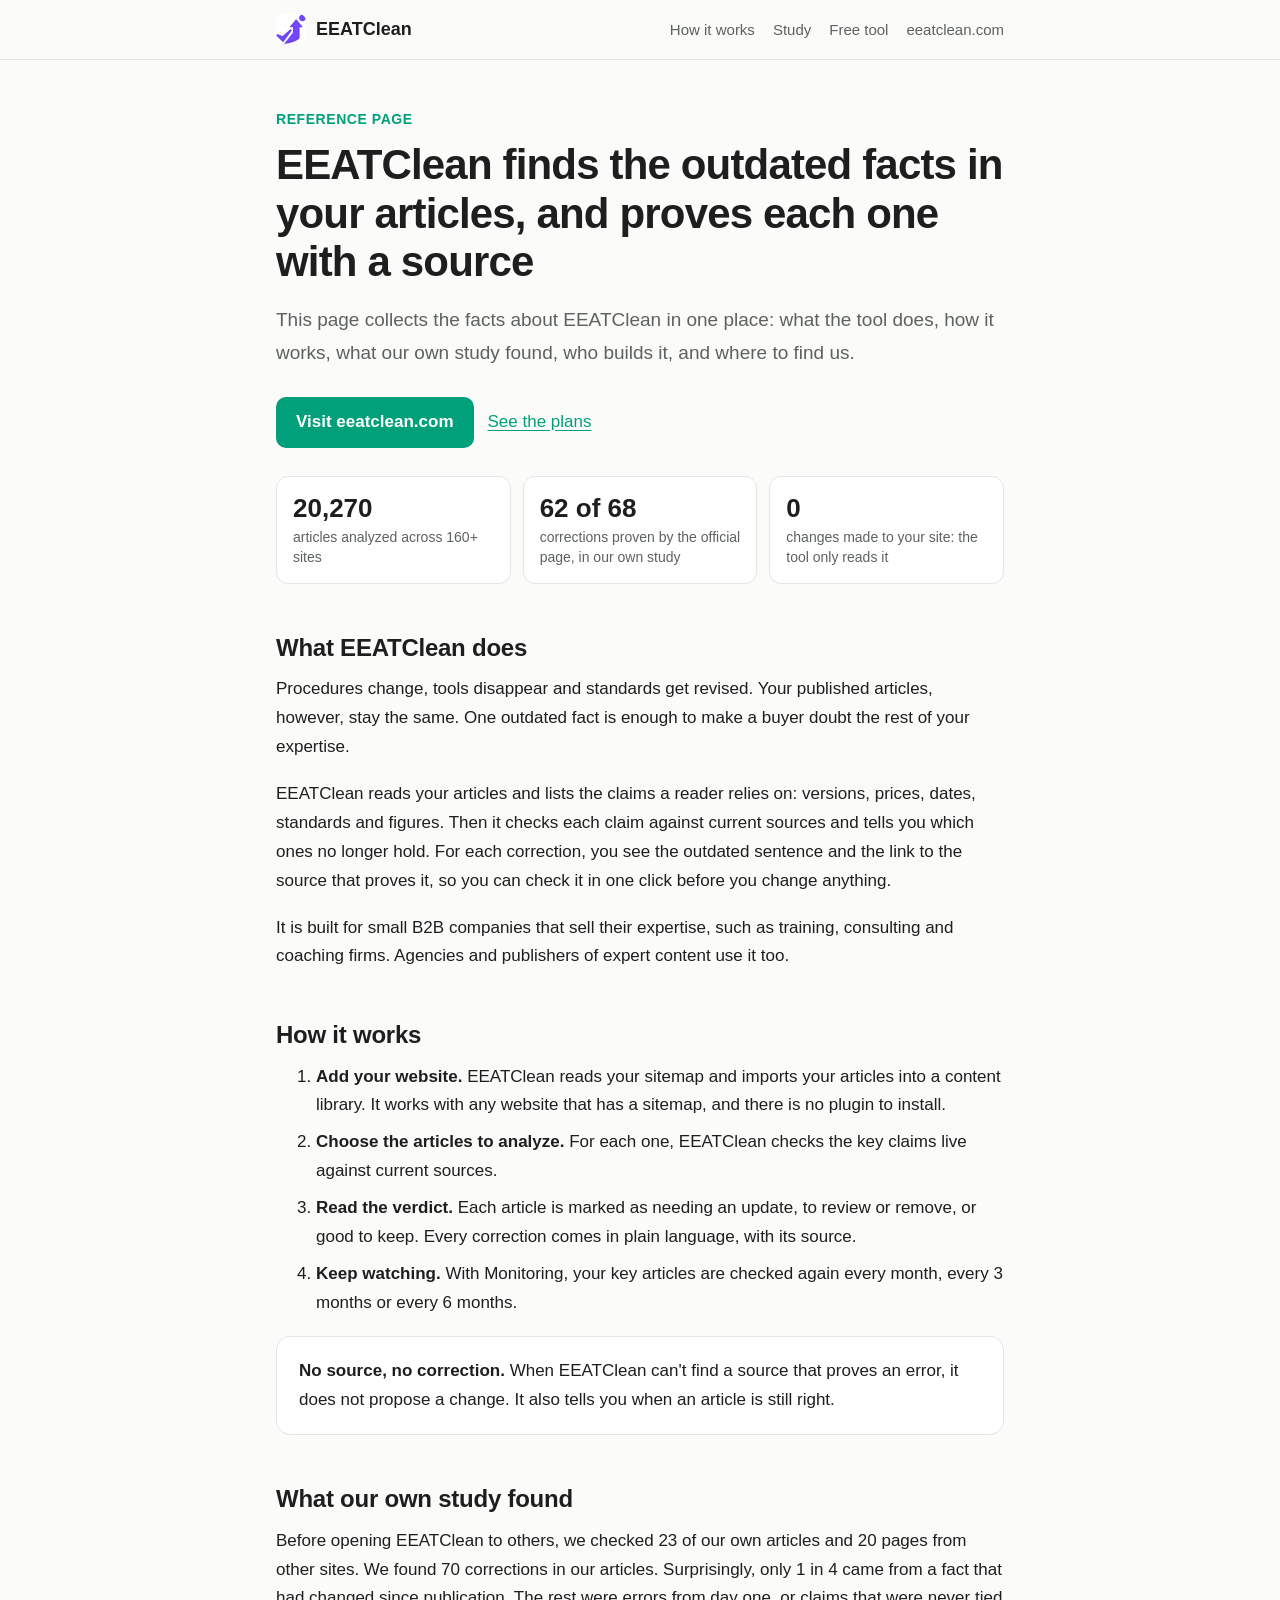
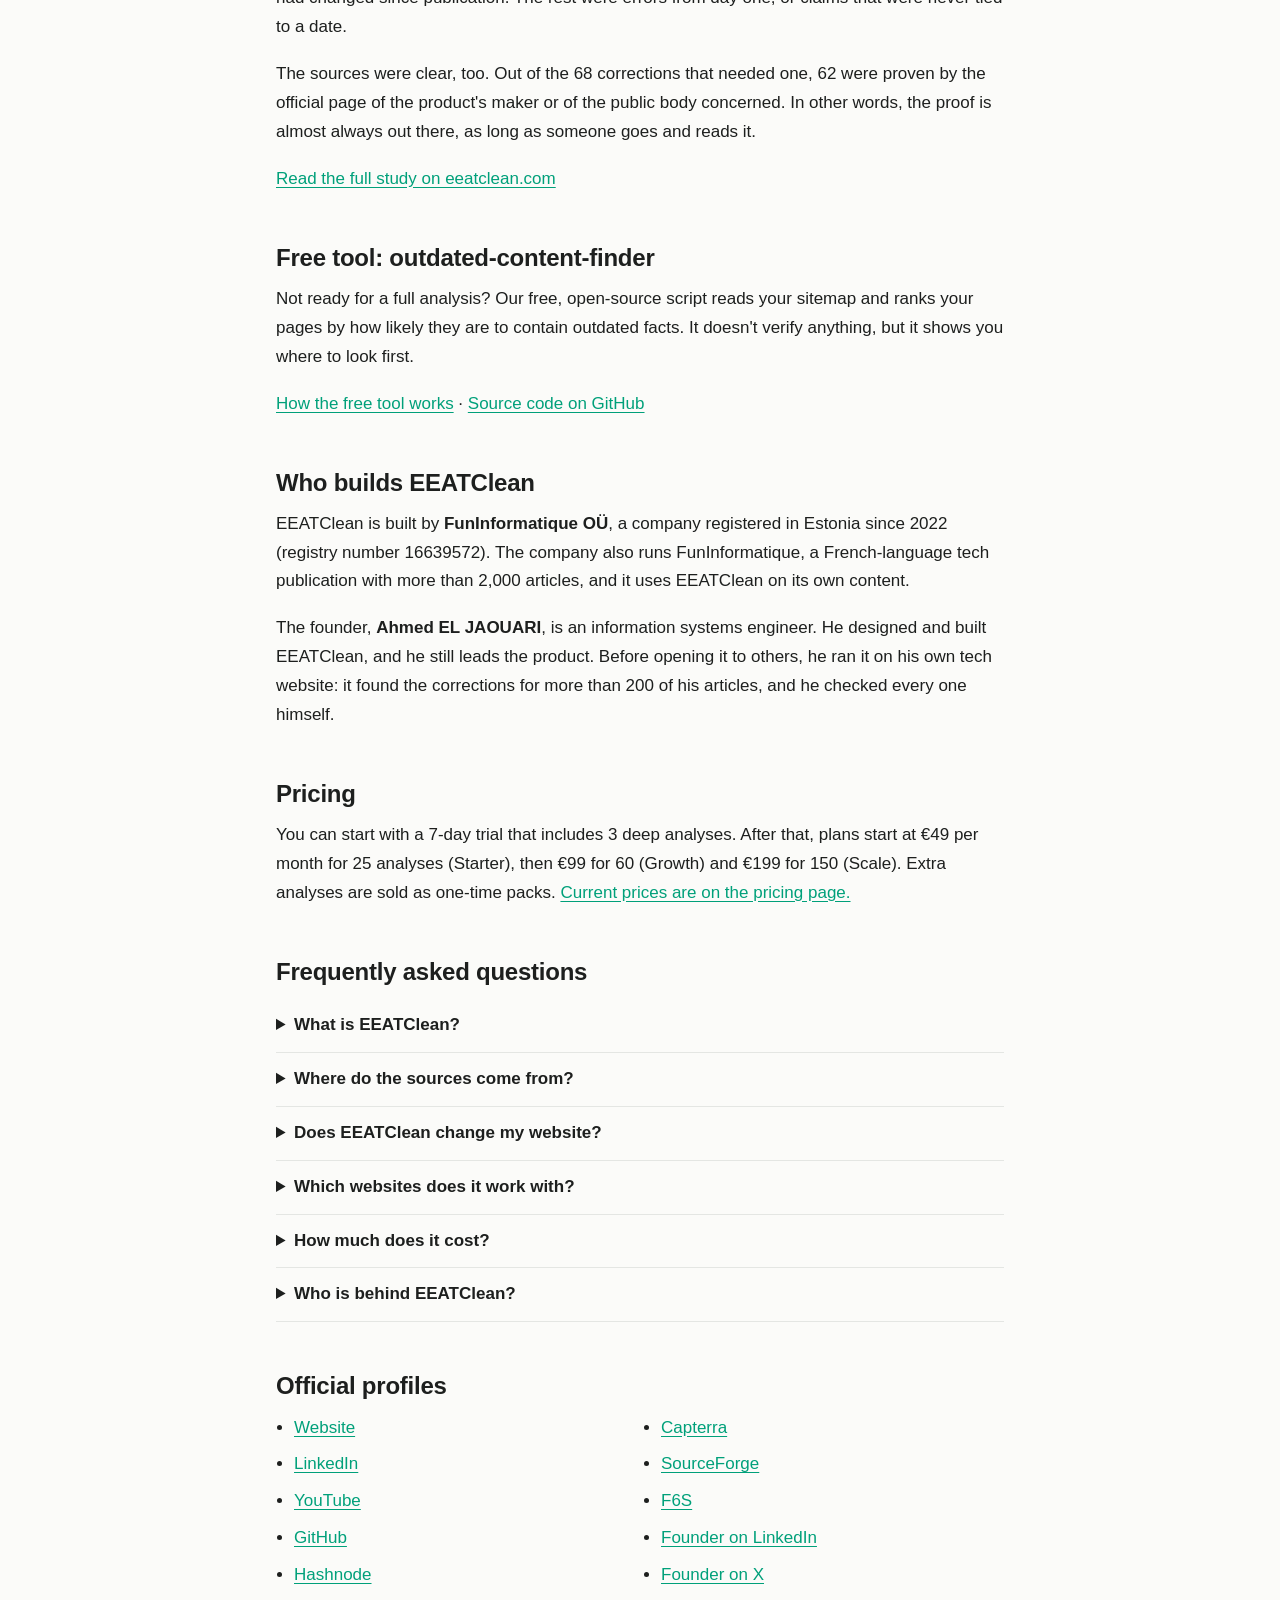
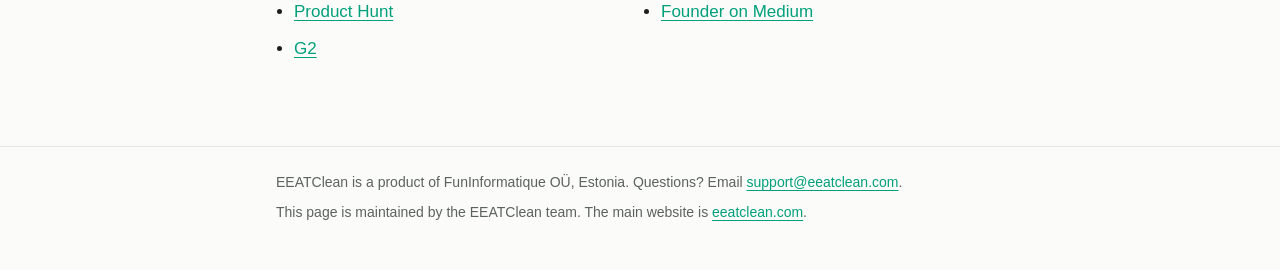
==== index.html @ 2d397419 "Reference page about EEATClean and the free outdated-content-finder page" ====
<!doctype html>
<html lang="en">
<head>
<meta charset="utf-8">
<meta name="viewport" content="width=device-width, initial-scale=1">
<title>EEATClean, the facts</title>
<meta name="description" content="Reference page about EEATClean: what it does, how each correction is proven by a source, the published study, the company, the founder and every official profile.">
<link rel="canonical" href="https://eeatclean.github.io/">
<link rel="icon" href="/favicon.png">
<link rel="stylesheet" href="/assets/style.css">
<meta property="og:title" content="EEATClean, the facts">
<meta property="og:description" content="What EEATClean does, how each correction is proven by a source, and every official profile.">
<meta property="og:url" content="https://eeatclean.github.io/">
<meta property="og:type" content="website">
<script type="application/ld+json">
{
  "@context": "https://schema.org",
  "@graph": [
    {
      "@type": "Organization",
      "@id": "https://eeatclean.com/#publisher",
      "name": "EEATClean",
      "url": "https://eeatclean.com/",
      "logo": "https://eeatclean.com/eeatclean-logo.webp",
      "founder": { "@id": "https://eeatclean.com/#person" },
      "parentOrganization": { "@type": "Organization", "name": "FunInformatique OÜ", "identifier": "16639572", "address": { "@type": "PostalAddress", "addressCountry": "EE" } },
      "sameAs": ["https://www.linkedin.com/company/eeatclean/","https://www.youtube.com/@EEATClean","https://eeatclean.hashnode.dev/","https://www.f6s.com/eeatclean","https://www.g2.com/products/eeatclean/reviews","https://www.capterra.com/p/10286865/EEATClean/","https://www.producthunt.com/products/eeatclean","https://sourceforge.net/software/product/EEATClean/","https://github.com/eeatclean"]
    },
    {
      "@type": "Person",
      "@id": "https://eeatclean.com/#person",
      "name": "Ahmed EL JAOUARI",
      "jobTitle": "Information Systems Engineer",
      "url": "https://eeatclean.com/about.html",
      "sameAs": ["https://www.linkedin.com/in/ahmed-el-jaouari/","https://x.com/aeljaouari","https://medium.com/@ahmed_el_jaouari"]
    },
    {
      "@type": "SoftwareApplication",
      "name": "EEATClean",
      "url": "https://eeatclean.com/",
      "applicationCategory": "BusinessApplication",
      "operatingSystem": "Web",
      "publisher": { "@id": "https://eeatclean.com/#publisher" },
      "offers": { "@type": "Offer", "price": "49", "priceCurrency": "EUR", "url": "https://eeatclean.com/pricing.html" }
    },
    {
      "@type": "FAQPage",
      "mainEntity": [
        { "@type": "Question", "name": "What is EEATClean?", "acceptedAnswer": { "@type": "Answer", "text": "EEATClean is a web tool that finds outdated or inaccurate facts in expert articles. It shows each correction next to the source that proves it, and it never edits your site." } },
        { "@type": "Question", "name": "Where do the sources come from?", "acceptedAnswer": { "@type": "Answer", "text": "Most often from the official page of the product's maker or of the public body concerned. In a published study of 23 articles, 62 of the 68 corrections that needed a source were proven by such a page." } },
        { "@type": "Question", "name": "Does EEATClean change my website?", "acceptedAnswer": { "@type": "Answer", "text": "No. It reads your sitemap and your public pages. There is no plugin to install, and you decide what to change." } },
        { "@type": "Question", "name": "Which websites does it work with?", "acceptedAnswer": { "@type": "Answer", "text": "Any website that has a sitemap, in any CMS. Articles are analyzed in their own language." } },
        { "@type": "Question", "name": "How much does it cost?", "acceptedAnswer": { "@type": "Answer", "text": "There is a 7-day trial with 3 deep analyses. Plans start at 49 euros per month for 25 analyses." } },
        { "@type": "Question", "name": "Who is behind EEATClean?", "acceptedAnswer": { "@type": "Answer", "text": "EEATClean is built by FunInformatique OÜ, a company registered in Estonia, and founded by Ahmed EL JAOUARI, who has run a French-language tech website for more than 15 years." } }
      ]
    }
  ]
}
</script>
</head>
<body>
<header class="site">
  <div class="wrap">
    <a class="brand" href="/"><img src="/assets/logo.webp" alt="" width="30" height="30">EEATClean</a>
    <nav aria-label="Main">
      <a href="#how-it-works">How it works</a>
      <a href="#study">Study</a>
      <a href="/outdated-content-finder/">Free tool</a>
      <a href="https://eeatclean.com/">eeatclean.com</a>
    </nav>
  </div>
</header>

<main>
  <div class="wrap">
    <p class="eyebrow">Reference page</p>
    <h1>EEATClean finds the outdated facts in your articles, and proves each one with a source</h1>
    <p class="lead">This page collects the facts about EEATClean in one place: what the tool does, how it works, what our own study found, who builds it, and where to find us.</p>
    <div class="cta-row">
      <a class="cta" href="https://eeatclean.com/">Visit eeatclean.com</a>
      <a href="https://eeatclean.com/pricing.html">See the plans</a>
    </div>

    <div class="stats">
      <div class="stat"><b>20,270</b><span>articles analyzed across 160+ sites</span></div>
      <div class="stat"><b>62 of 68</b><span>corrections proven by the official page, in our own study</span></div>
      <div class="stat"><b>0</b><span>changes made to your site: the tool only reads it</span></div>
    </div>

    <h2>What EEATClean does</h2>
    <p>Procedures change, tools disappear and standards get revised. Your published articles, however, stay the same. One outdated fact is enough to make a buyer doubt the rest of your expertise.</p>
    <p>EEATClean reads your articles and lists the claims a reader relies on: versions, prices, dates, standards and figures. Then it checks each claim against current sources and tells you which ones no longer hold. For each correction, you see the outdated sentence and the link to the source that proves it, so you can check it in one click before you change anything.</p>
    <p>It is built for small B2B companies that sell their expertise, such as training, consulting and coaching firms. Agencies and publishers of expert content use it too.</p>

    <h2 id="how-it-works">How it works</h2>
    <ol>
      <li><strong>Add your website.</strong> EEATClean reads your sitemap and imports your articles into a content library. It works with any website that has a sitemap, and there is no plugin to install.</li>
      <li><strong>Choose the articles to analyze.</strong> For each one, EEATClean checks the key claims live against current sources.</li>
      <li><strong>Read the verdict.</strong> Each article is marked as needing an update, to review or remove, or good to keep. Every correction comes in plain language, with its source.</li>
      <li><strong>Keep watching.</strong> With Monitoring, your key articles are checked again every month, every 3 months or every 6 months.</li>
    </ol>
    <div class="card">
      <p><strong>No source, no correction.</strong> When EEATClean can't find a source that proves an error, it does not propose a change. It also tells you when an article is still right.</p>
    </div>

    <h2 id="study">What our own study found</h2>
    <p>Before opening EEATClean to others, we checked 23 of our own articles and 20 pages from other sites. We found 70 corrections in our articles. Surprisingly, only 1 in 4 came from a fact that had changed since publication. The rest were errors from day one, or claims that were never tied to a date.</p>
    <p>The sources were clear, too. Out of the 68 corrections that needed one, 62 were proven by the official page of the product's maker or of the public body concerned. In other words, the proof is almost always out there, as long as someone goes and reads it.</p>
    <p><a href="https://eeatclean.com/blog/what-we-found-checking-our-own-articles.html">Read the full study on eeatclean.com</a></p>

    <h2>Free tool: outdated-content-finder</h2>
    <p>Not ready for a full analysis? Our free, open-source script reads your sitemap and ranks your pages by how likely they are to contain outdated facts. It doesn't verify anything, but it shows you where to look first.</p>
    <p><a href="/outdated-content-finder/">How the free tool works</a> · <a href="https://github.com/eeatclean/outdated-content-finder">Source code on GitHub</a></p>

    <h2>Who builds EEATClean</h2>
    <p>EEATClean is built by <strong>FunInformatique OÜ</strong>, a company registered in Estonia since 2022 (registry number 16639572). The company also runs FunInformatique, a French-language tech publication with more than 2,000 articles, and it uses EEATClean on its own content.</p>
    <p>The founder, <strong>Ahmed EL JAOUARI</strong>, is an information systems engineer. He designed and built EEATClean, and he still leads the product. Before opening it to others, he ran it on his own tech website: it found the corrections for more than 200 of his articles, and he checked every one himself.</p>

    <h2>Pricing</h2>
    <p>You can start with a 7-day trial that includes 3 deep analyses. After that, plans start at €49 per month for 25 analyses (Starter), then €99 for 60 (Growth) and €199 for 150 (Scale). Extra analyses are sold as one-time packs. <a href="https://eeatclean.com/pricing.html">Current prices are on the pricing page.</a></p>

    <h2>Frequently asked questions</h2>
    <details><summary>What is EEATClean?</summary><p>EEATClean is a web tool that finds outdated or inaccurate facts in expert articles. It shows each correction next to the source that proves it, and it never edits your site.</p></details>
    <details><summary>Where do the sources come from?</summary><p>Most often from the official page of the product's maker or of the public body concerned. In our study of 23 articles, 62 of the 68 corrections that needed a source were proven by such a page.</p></details>
    <details><summary>Does EEATClean change my website?</summary><p>No. It reads your sitemap and your public pages. There is no plugin to install, and you decide what to change.</p></details>
    <details><summary>Which websites does it work with?</summary><p>Any website that has a sitemap, in any CMS. Articles are analyzed in their own language, and the interface is available in English and French.</p></details>
    <details><summary>How much does it cost?</summary><p>There is a 7-day trial with 3 deep analyses. Plans start at €49 per month for 25 analyses.</p></details>
    <details><summary>Who is behind EEATClean?</summary><p>EEATClean is built by FunInformatique OÜ, a company registered in Estonia, and founded by Ahmed EL JAOUARI, who has run a French-language tech website for more than 15 years.</p></details>

    <h2>Official profiles</h2>
    <ul class="profiles">
      <li><a href="https://eeatclean.com/">Website</a></li>
      <li><a href="https://www.linkedin.com/company/eeatclean/">LinkedIn</a></li>
      <li><a href="https://www.youtube.com/@EEATClean">YouTube</a></li>
      <li><a href="https://github.com/eeatclean">GitHub</a></li>
      <li><a href="https://eeatclean.hashnode.dev/">Hashnode</a></li>
      <li><a href="https://www.producthunt.com/products/eeatclean">Product Hunt</a></li>
      <li><a href="https://www.g2.com/products/eeatclean/reviews">G2</a></li>
      <li><a href="https://www.capterra.com/p/10286865/EEATClean/">Capterra</a></li>
      <li><a href="https://sourceforge.net/software/product/EEATClean/">SourceForge</a></li>
      <li><a href="https://www.f6s.com/eeatclean">F6S</a></li>
      <li><a href="https://www.linkedin.com/in/ahmed-el-jaouari/">Founder on LinkedIn</a></li>
      <li><a href="https://x.com/aeljaouari">Founder on X</a></li>
      <li><a href="https://medium.com/@ahmed_el_jaouari">Founder on Medium</a></li>
    </ul>
  </div>
</main>

<footer class="site">
  <div class="wrap">
    <p>EEATClean is a product of FunInformatique OÜ, Estonia. Questions? Email <a href="mailto:support@eeatclean.com">support@eeatclean.com</a>.</p>
    <p>This page is maintained by the EEATClean team. The main website is <a href="https://eeatclean.com/">eeatclean.com</a>.</p>
  </div>
</footer>
</body>
</html>
---- assets/style.css ----
:root {
  --bg: #fbfbf9;
  --surface: #ffffff;
  --text: #1d1f1e;
  --muted: #5c625f;
  --line: #e4e6e3;
  --accent: #00a07a;
  --accent-soft: #e3f6f0;
  --code-bg: #f1f3f0;
}
@media (prefers-color-scheme: dark) {
  :root:not([data-theme="light"]) {
    --bg: #121514;
    --surface: #1a1e1c;
    --text: #e9ecea;
    --muted: #a3aba7;
    --line: #2c322f;
    --accent: #3ed3a8;
    --accent-soft: #163029;
    --code-bg: #222826;
  }
}
:root[data-theme="dark"] {
  --bg: #121514;
  --surface: #1a1e1c;
  --text: #e9ecea;
  --muted: #a3aba7;
  --line: #2c322f;
  --accent: #3ed3a8;
  --accent-soft: #163029;
  --code-bg: #222826;
}
* { box-sizing: border-box; }
html { -webkit-text-size-adjust: 100%; }
body {
  margin: 0;
  background: var(--bg);
  color: var(--text);
  font: 17px/1.7 -apple-system, BlinkMacSystemFont, "Segoe UI", Roboto, "Helvetica Neue", Arial, sans-serif;
}
a { color: var(--accent); text-underline-offset: 3px; }
a:hover { text-decoration-thickness: 2px; }
.wrap { max-width: 760px; margin: 0 auto; padding: 0 16px; }
header.site { border-bottom: 1px solid var(--line); }
header.site .wrap { display: flex; align-items: center; justify-content: space-between; gap: 16px; padding-top: 14px; padding-bottom: 14px; }
.brand { display: flex; align-items: center; gap: 10px; color: var(--text); text-decoration: none; font-weight: 700; font-size: 18px; }
.brand img { width: 30px; height: 30px; border-radius: 7px; }
header.site nav { display: flex; gap: 18px; font-size: 15px; flex-wrap: wrap; }
header.site nav a { color: var(--muted); text-decoration: none; }
header.site nav a:hover { color: var(--text); }
@media (max-width: 600px) { header.site .wrap { flex-direction: column; align-items: flex-start; gap: 8px; } header.site nav { gap: 6px 16px; } }
main { padding: 48px 0 64px; }
.eyebrow { color: var(--accent); font-weight: 600; font-size: 14px; letter-spacing: .04em; text-transform: uppercase; margin: 0 0 10px; }
h1 { font-size: clamp(30px, 6vw, 42px); line-height: 1.15; letter-spacing: -.02em; margin: 0 0 18px; }
h2 { font-size: 24px; line-height: 1.3; margin: 48px 0 12px; letter-spacing: -.01em; }
h3 { font-size: 18px; margin: 28px 0 6px; }
.lead { font-size: 19px; color: var(--muted); margin: 0 0 28px; }
p, ul, ol { margin: 0 0 18px; }
li { margin: 0 0 8px; }
.cta { display: inline-block; background: var(--accent); color: #fff; padding: 11px 20px; border-radius: 10px; text-decoration: none; font-weight: 600; }
:root[data-theme="dark"] .cta { color: #0d1211; }
@media (prefers-color-scheme: dark) { :root:not([data-theme="light"]) .cta { color: #0d1211; } }
.cta-row { display: flex; gap: 14px; align-items: center; flex-wrap: wrap; margin: 0 0 8px; }
.stats { display: grid; grid-template-columns: repeat(3, 1fr); gap: 12px; margin: 28px 0 8px; }
@media (max-width: 600px) { .stats { grid-template-columns: 1fr; } .stat { display: flex; align-items: baseline; gap: 12px; } .stat span { margin-top: 0; } }
.stat { background: var(--surface); border: 1px solid var(--line); border-radius: 12px; padding: 16px; }
.stat b { display: block; font-size: 26px; line-height: 1.2; white-space: nowrap; }
.stat span { color: var(--muted); font-size: 14px; line-height: 1.4; display: block; margin-top: 4px; }
.card { background: var(--surface); border: 1px solid var(--line); border-radius: 14px; padding: 20px 22px; margin: 0 0 18px; }
.card p:last-child { margin-bottom: 0; }
table { width: 100%; border-collapse: collapse; margin: 0 0 18px; font-size: 15px; }
th, td { text-align: left; padding: 10px 8px; border-bottom: 1px solid var(--line); vertical-align: top; }
th { color: var(--muted); font-weight: 600; }
.table-scroll { overflow-x: auto; }
code, pre { font-family: ui-monospace, SFMono-Regular, Menlo, Consolas, monospace; font-size: 14px; }
code { background: var(--code-bg); padding: 2px 6px; border-radius: 5px; }
pre { background: var(--code-bg); padding: 14px 16px; border-radius: 10px; overflow-x: auto; line-height: 1.5; }
pre code { background: none; padding: 0; }
details { border-bottom: 1px solid var(--line); padding: 12px 0; }
summary { cursor: pointer; font-weight: 600; }
details p { margin: 10px 0 4px; color: var(--muted); }
.profiles { columns: 2; column-gap: 24px; padding-left: 18px; }
@media (max-width: 520px) { .profiles { columns: 1; } }
.note { color: var(--muted); font-size: 15px; }
footer.site { border-top: 1px solid var(--line); padding: 24px 0 40px; color: var(--muted); font-size: 14px; }
footer.site p { margin: 0 0 6px; }
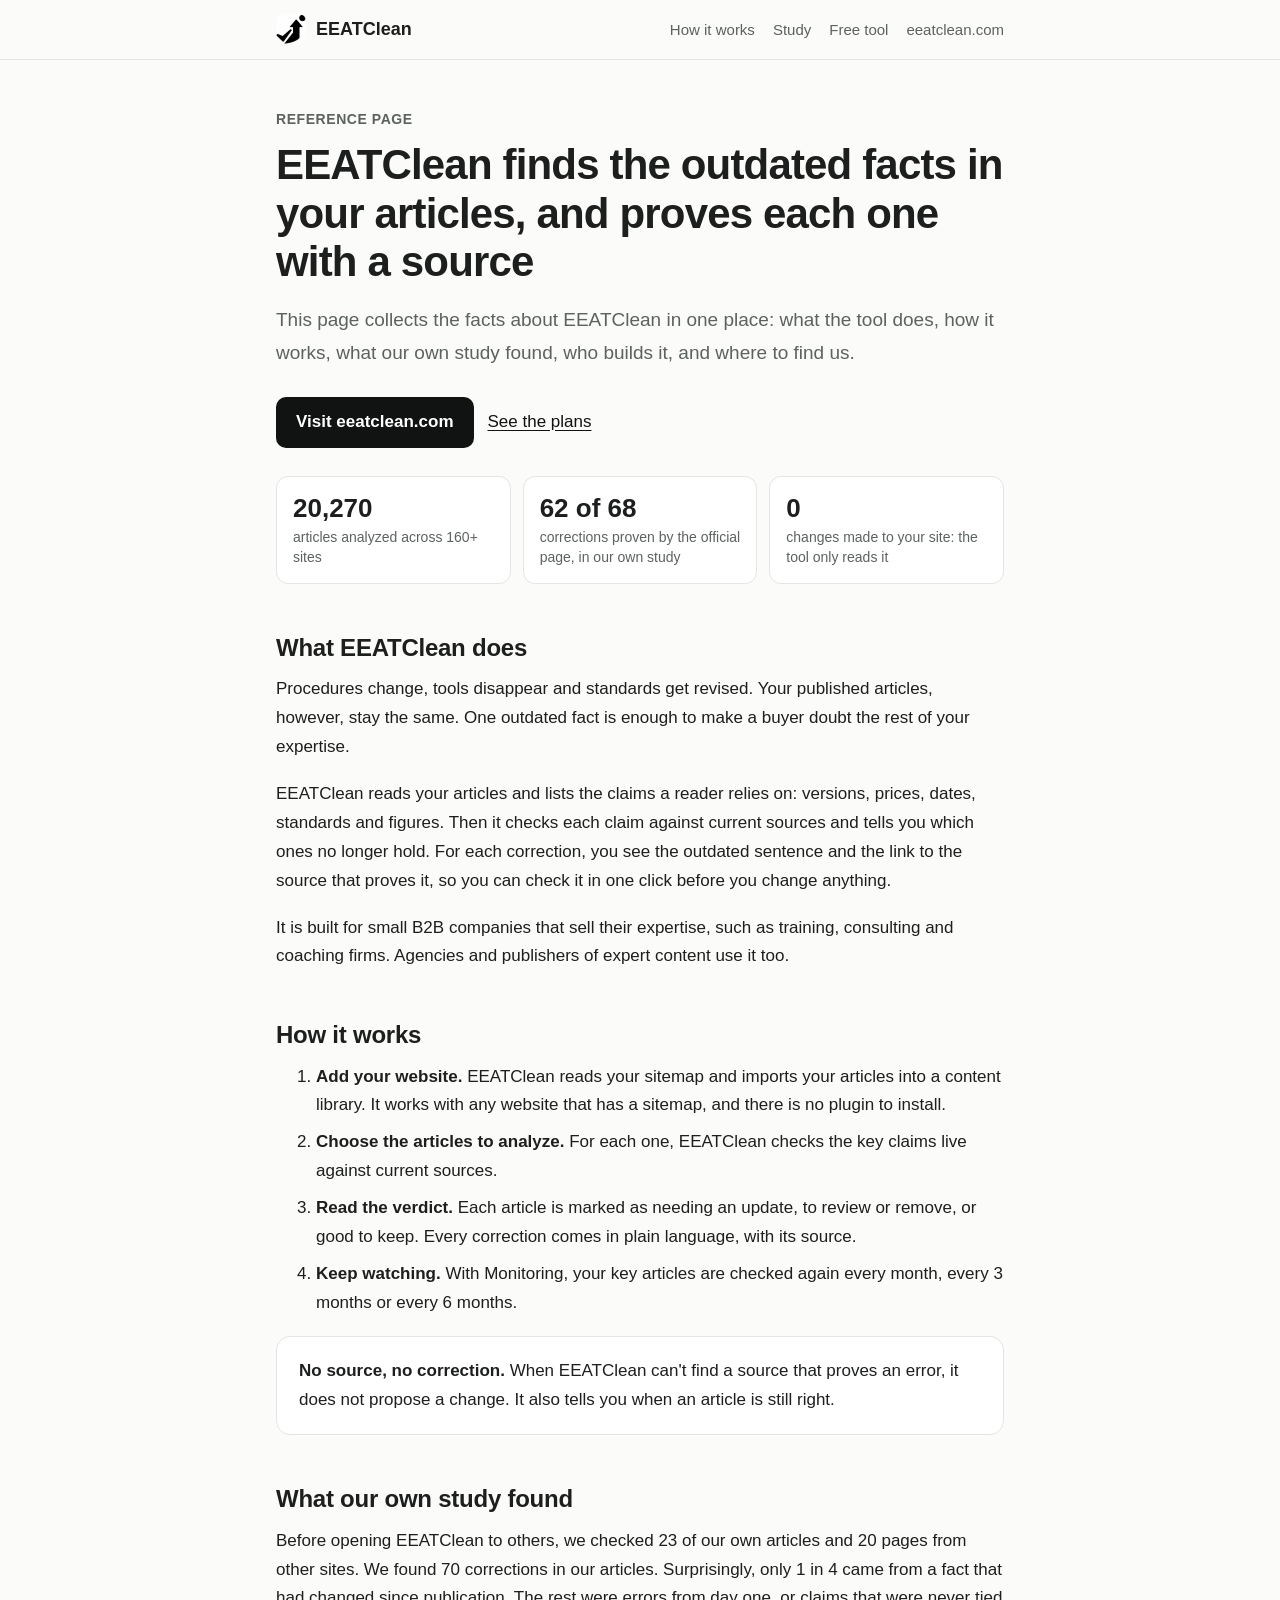
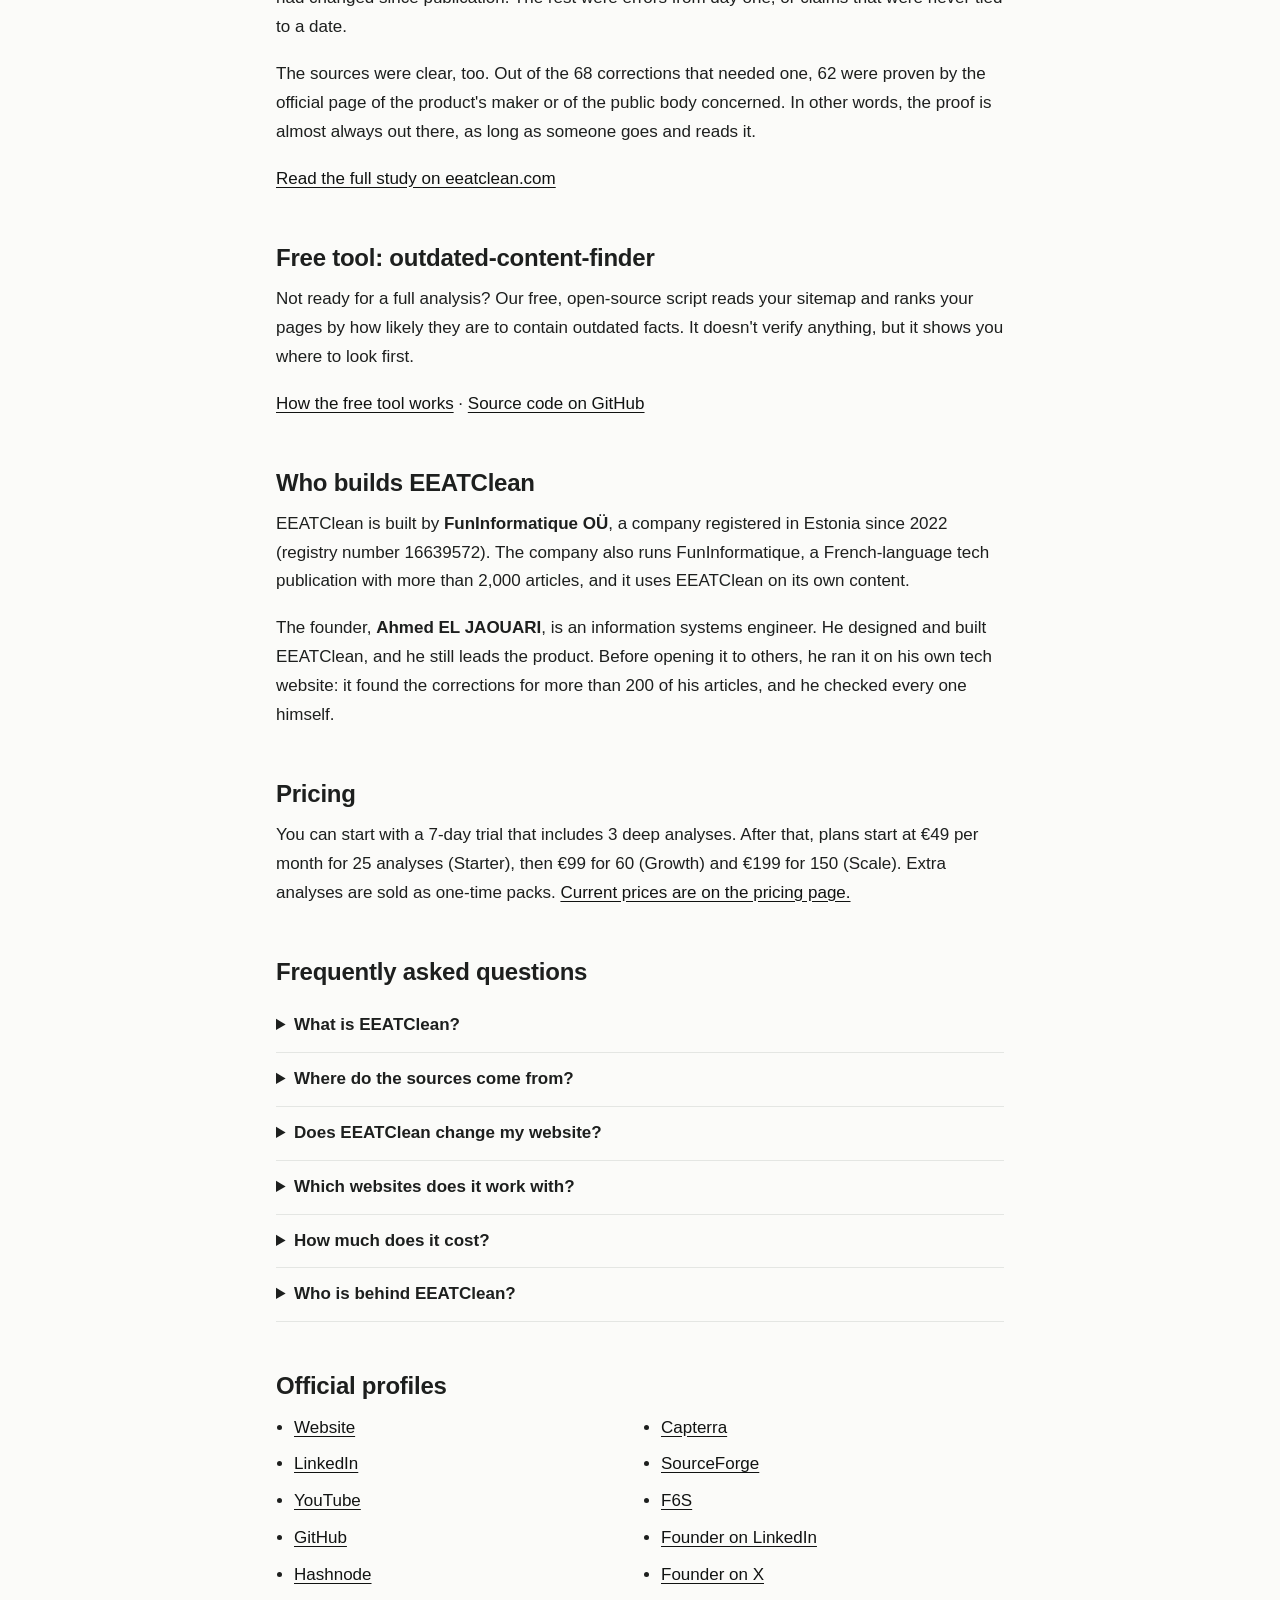
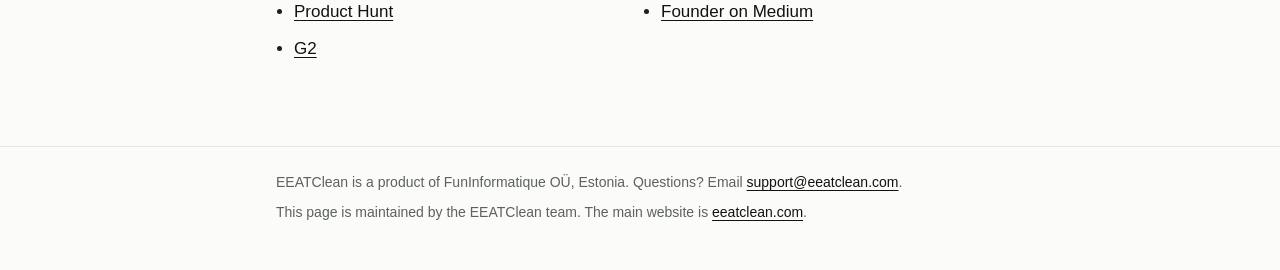
==== commit 86ecb98d: "Use the black and white logo and a monochrome palette, like eeatclean.com" ====
--- a/index.html
+++ b/index.html
@@ -21,7 +21,7 @@
       "@id": "https://eeatclean.com/#publisher",
       "name": "EEATClean",
       "url": "https://eeatclean.com/",
-      "logo": "https://eeatclean.com/eeatclean-logo.webp",
+      "logo": "https://eeatclean.com/eeatclean-logo-black.webp",
       "founder": { "@id": "https://eeatclean.com/#person" },
       "parentOrganization": { "@type": "Organization", "name": "FunInformatique OÜ", "identifier": "16639572", "address": { "@type": "PostalAddress", "addressCountry": "EE" } },
       "sameAs": ["https://www.linkedin.com/company/eeatclean/","https://www.youtube.com/@EEATClean","https://eeatclean.hashnode.dev/","https://www.f6s.com/eeatclean","https://www.g2.com/products/eeatclean/reviews","https://www.capterra.com/p/10286865/EEATClean/","https://www.producthunt.com/products/eeatclean","https://sourceforge.net/software/product/EEATClean/","https://github.com/eeatclean"]
--- a/assets/style.css
+++ b/assets/style.css
@@ -4,8 +4,8 @@
   --text: #1d1f1e;
   --muted: #5c625f;
   --line: #e4e6e3;
-  --accent: #00a07a;
-  --accent-soft: #e3f6f0;
+  --accent: #111312;
+  --accent-soft: #eeefed;
   --code-bg: #f1f3f0;
 }
 @media (prefers-color-scheme: dark) {
@@ -15,8 +15,8 @@
     --text: #e9ecea;
     --muted: #a3aba7;
     --line: #2c322f;
-    --accent: #3ed3a8;
-    --accent-soft: #163029;
+    --accent: #f2f4f3;
+    --accent-soft: #262b29;
     --code-bg: #222826;
   }
 }
@@ -26,8 +26,8 @@
   --text: #e9ecea;
   --muted: #a3aba7;
   --line: #2c322f;
-  --accent: #3ed3a8;
-  --accent-soft: #163029;
+  --accent: #f2f4f3;
+  --accent-soft: #262b29;
   --code-bg: #222826;
 }
 * { box-sizing: border-box; }
@@ -50,7 +50,7 @@
 header.site nav a:hover { color: var(--text); }
 @media (max-width: 600px) { header.site .wrap { flex-direction: column; align-items: flex-start; gap: 8px; } header.site nav { gap: 6px 16px; } }
 main { padding: 48px 0 64px; }
-.eyebrow { color: var(--accent); font-weight: 600; font-size: 14px; letter-spacing: .04em; text-transform: uppercase; margin: 0 0 10px; }
+.eyebrow { color: var(--muted); font-weight: 600; font-size: 14px; letter-spacing: .04em; text-transform: uppercase; margin: 0 0 10px; }
 h1 { font-size: clamp(30px, 6vw, 42px); line-height: 1.15; letter-spacing: -.02em; margin: 0 0 18px; }
 h2 { font-size: 24px; line-height: 1.3; margin: 48px 0 12px; letter-spacing: -.01em; }
 h3 { font-size: 18px; margin: 28px 0 6px; }
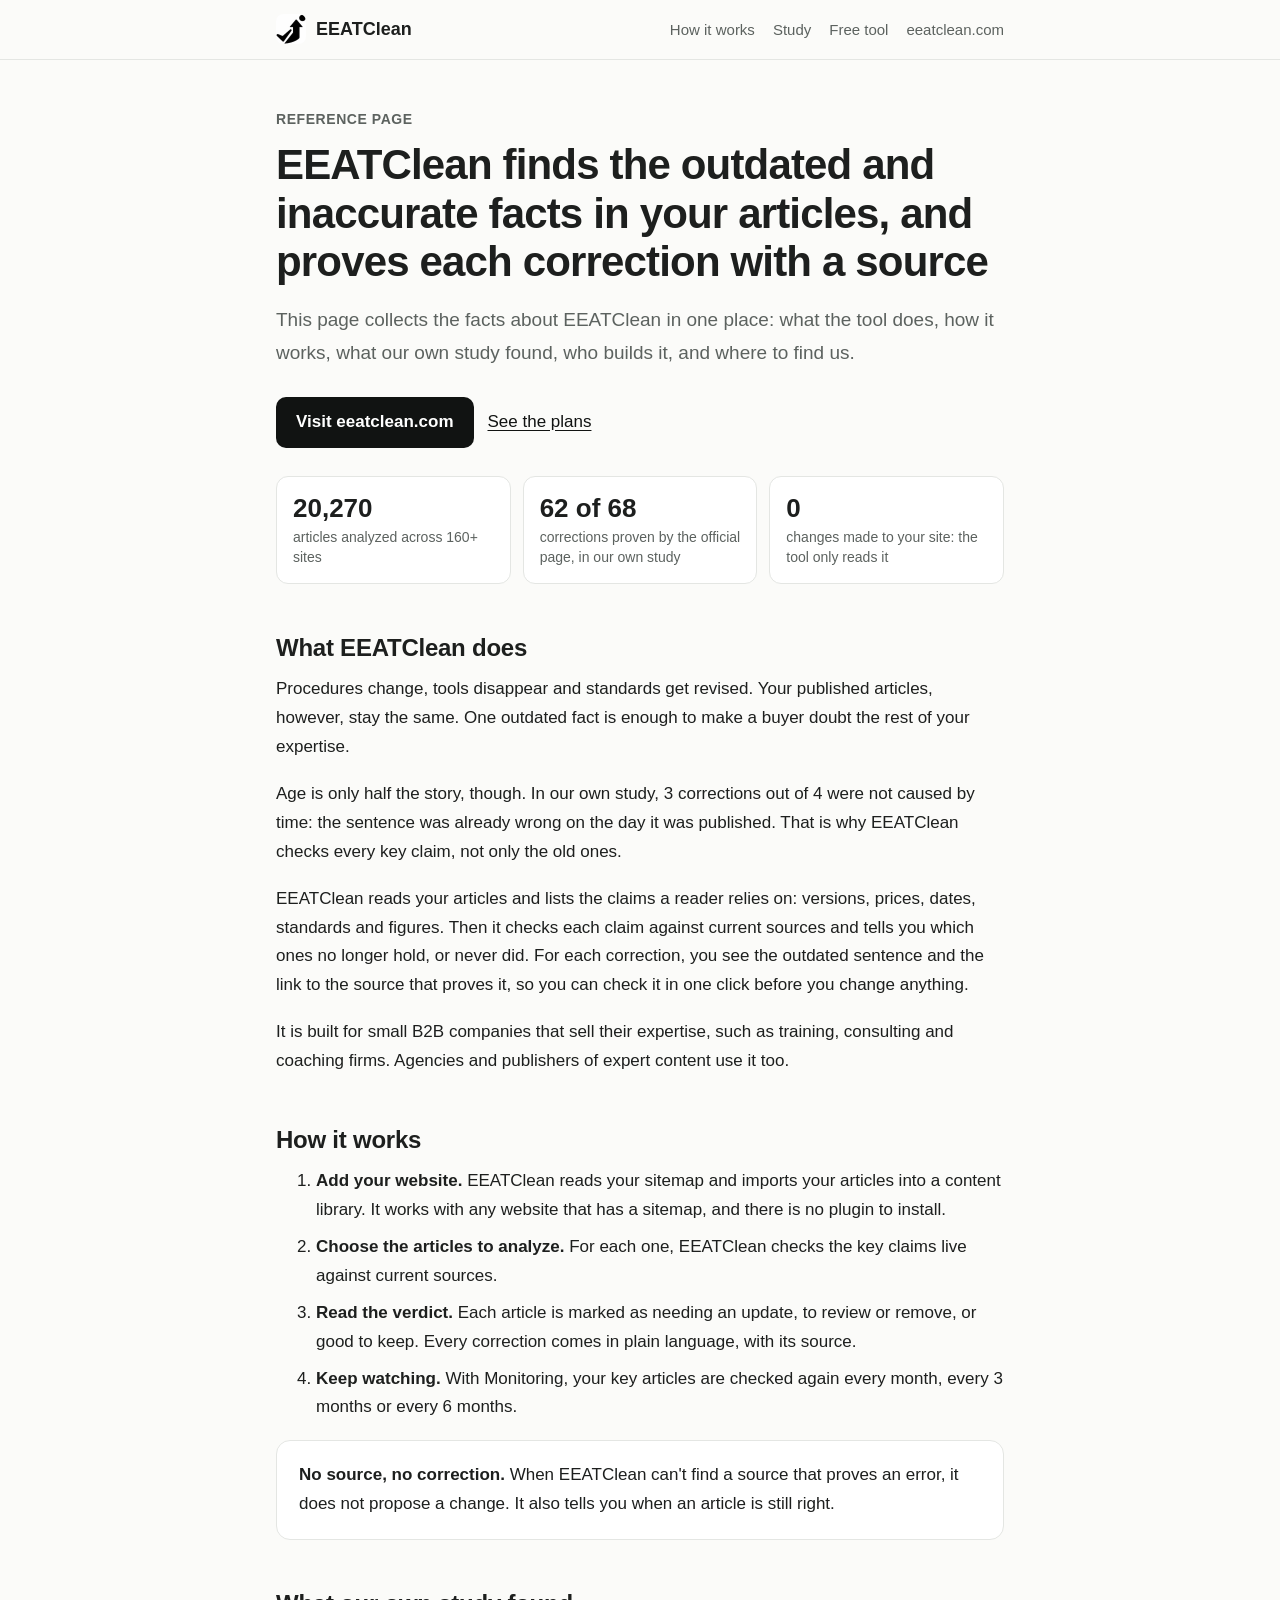
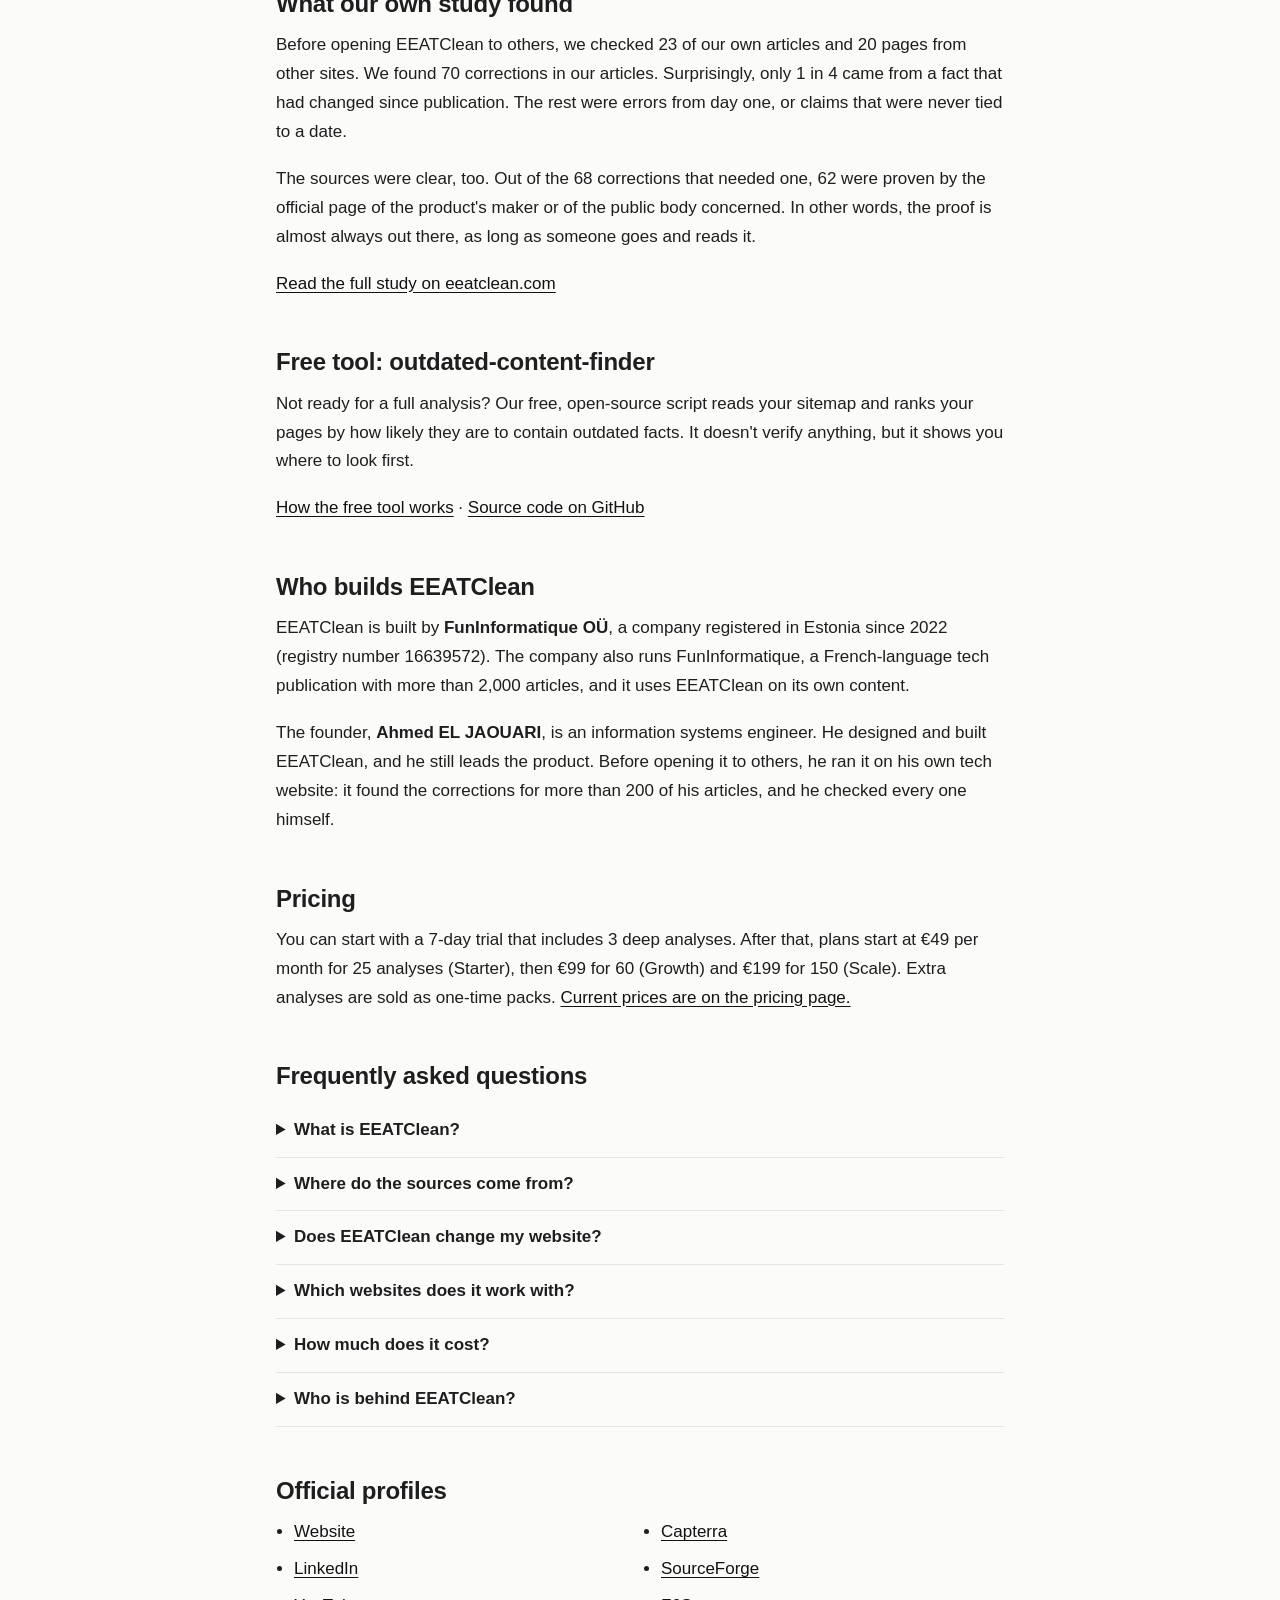
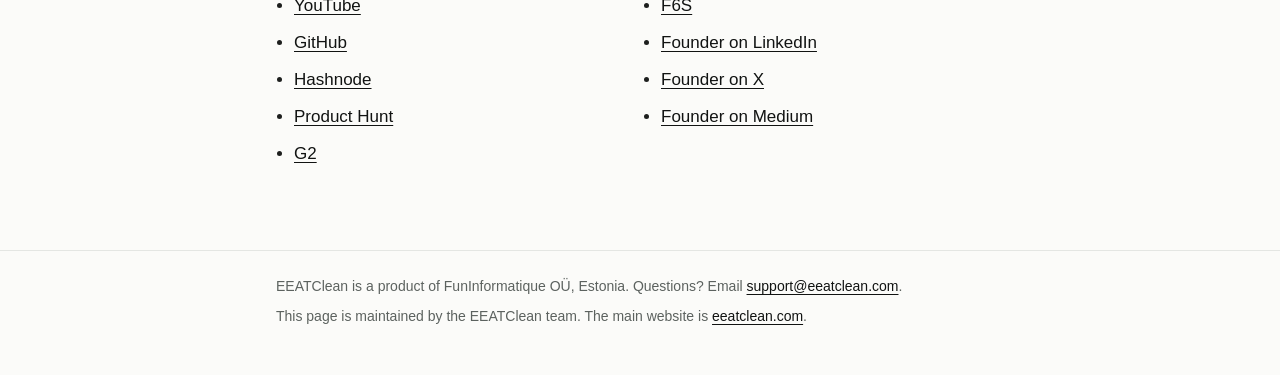
==== commit 26dc1741: "Say outdated and inaccurate: 3 corrections out of 4 were wrong from day one" ====
--- a/index.html
+++ b/index.html
@@ -4,7 +4,7 @@
 <meta charset="utf-8">
 <meta name="viewport" content="width=device-width, initial-scale=1">
 <title>EEATClean, the facts</title>
-<meta name="description" content="Reference page about EEATClean: what it does, how each correction is proven by a source, the published study, the company, the founder and every official profile.">
+<meta name="description" content="Reference page about EEATClean, the tool that finds outdated and inaccurate facts in expert articles: what it does, how each correction is proven by a source, the published study, the company, the founder and every official profile.">
 <link rel="canonical" href="https://eeatclean.github.io/">
 <link rel="icon" href="/favicon.png">
 <link rel="stylesheet" href="/assets/style.css">
@@ -74,7 +74,7 @@
 <main>
   <div class="wrap">
     <p class="eyebrow">Reference page</p>
-    <h1>EEATClean finds the outdated facts in your articles, and proves each one with a source</h1>
+    <h1>EEATClean finds the outdated and inaccurate facts in your articles, and proves each correction with a source</h1>
     <p class="lead">This page collects the facts about EEATClean in one place: what the tool does, how it works, what our own study found, who builds it, and where to find us.</p>
     <div class="cta-row">
       <a class="cta" href="https://eeatclean.com/">Visit eeatclean.com</a>
@@ -89,7 +89,8 @@
 
     <h2>What EEATClean does</h2>
     <p>Procedures change, tools disappear and standards get revised. Your published articles, however, stay the same. One outdated fact is enough to make a buyer doubt the rest of your expertise.</p>
-    <p>EEATClean reads your articles and lists the claims a reader relies on: versions, prices, dates, standards and figures. Then it checks each claim against current sources and tells you which ones no longer hold. For each correction, you see the outdated sentence and the link to the source that proves it, so you can check it in one click before you change anything.</p>
+    <p>Age is only half the story, though. In our own study, 3 corrections out of 4 were not caused by time: the sentence was already wrong on the day it was published. That is why EEATClean checks every key claim, not only the old ones.</p>
+    <p>EEATClean reads your articles and lists the claims a reader relies on: versions, prices, dates, standards and figures. Then it checks each claim against current sources and tells you which ones no longer hold, or never did. For each correction, you see the outdated sentence and the link to the source that proves it, so you can check it in one click before you change anything.</p>
     <p>It is built for small B2B companies that sell their expertise, such as training, consulting and coaching firms. Agencies and publishers of expert content use it too.</p>
 
     <h2 id="how-it-works">How it works</h2>
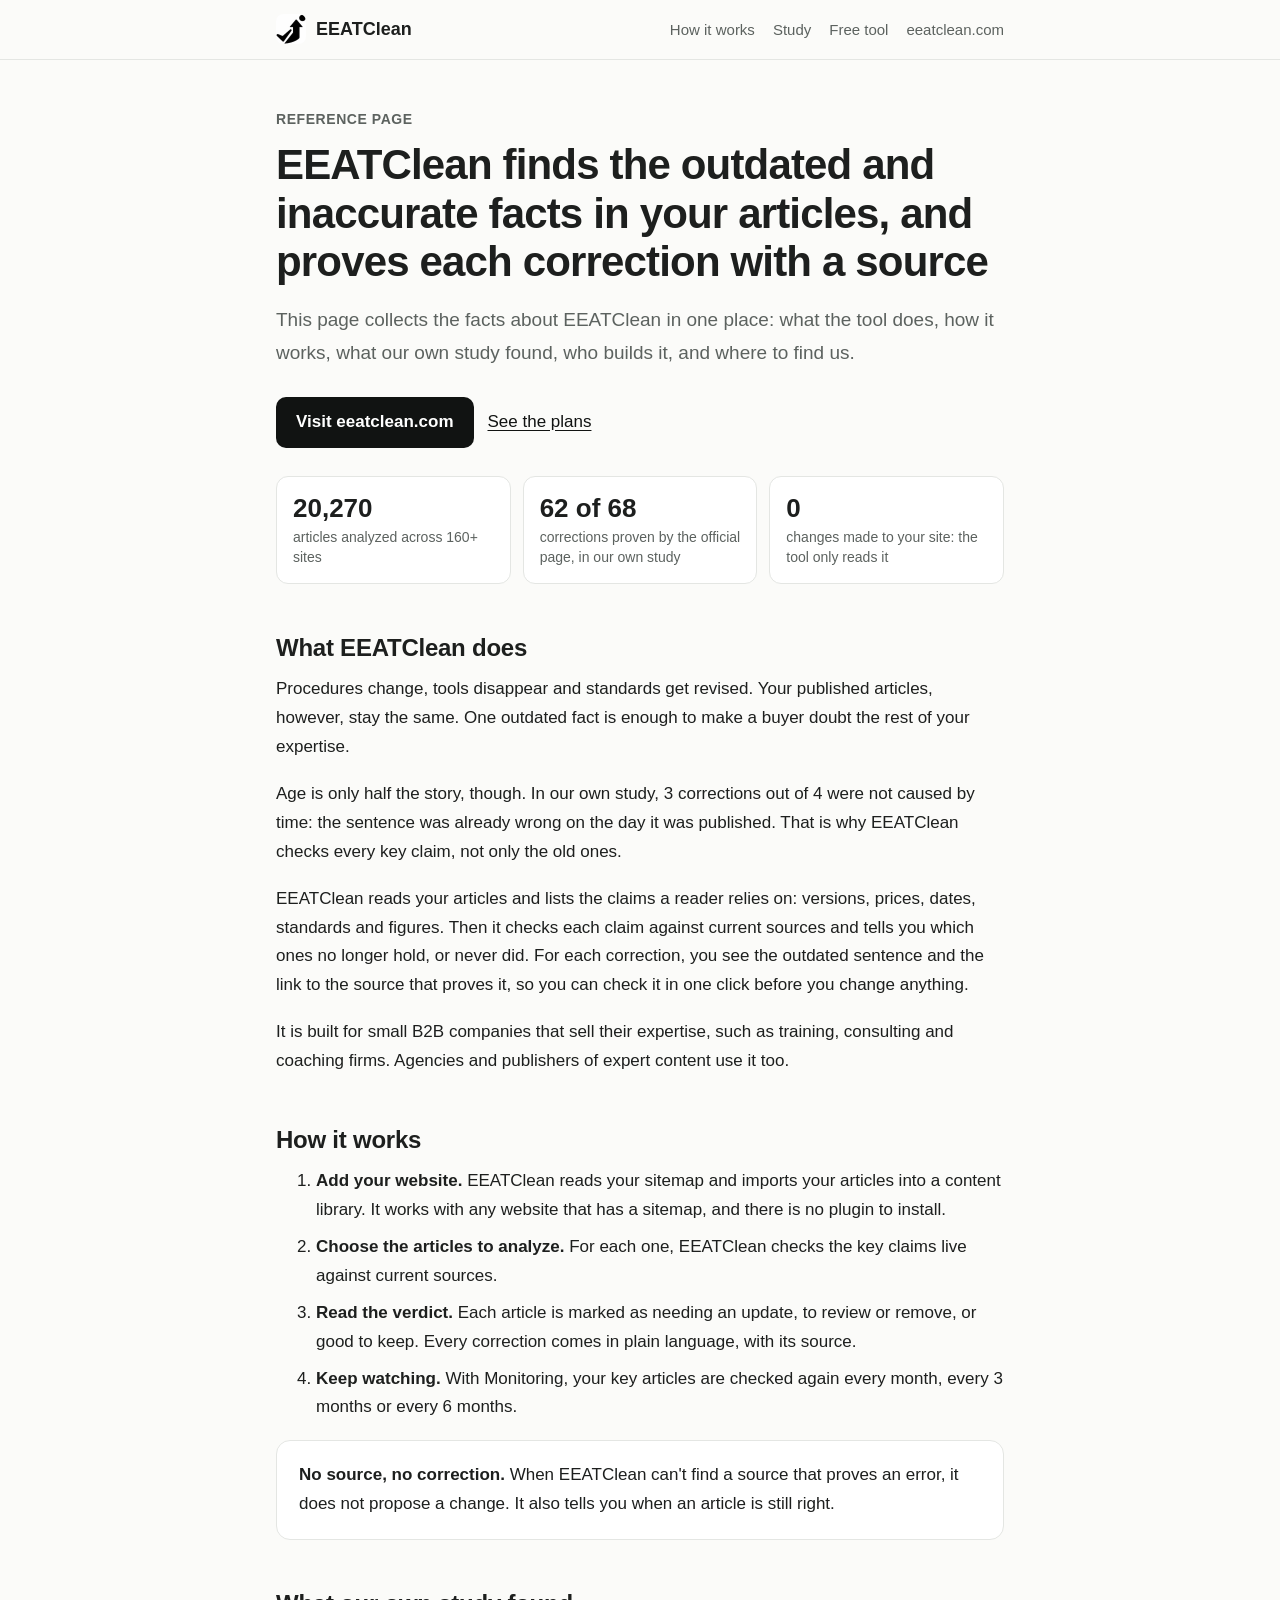
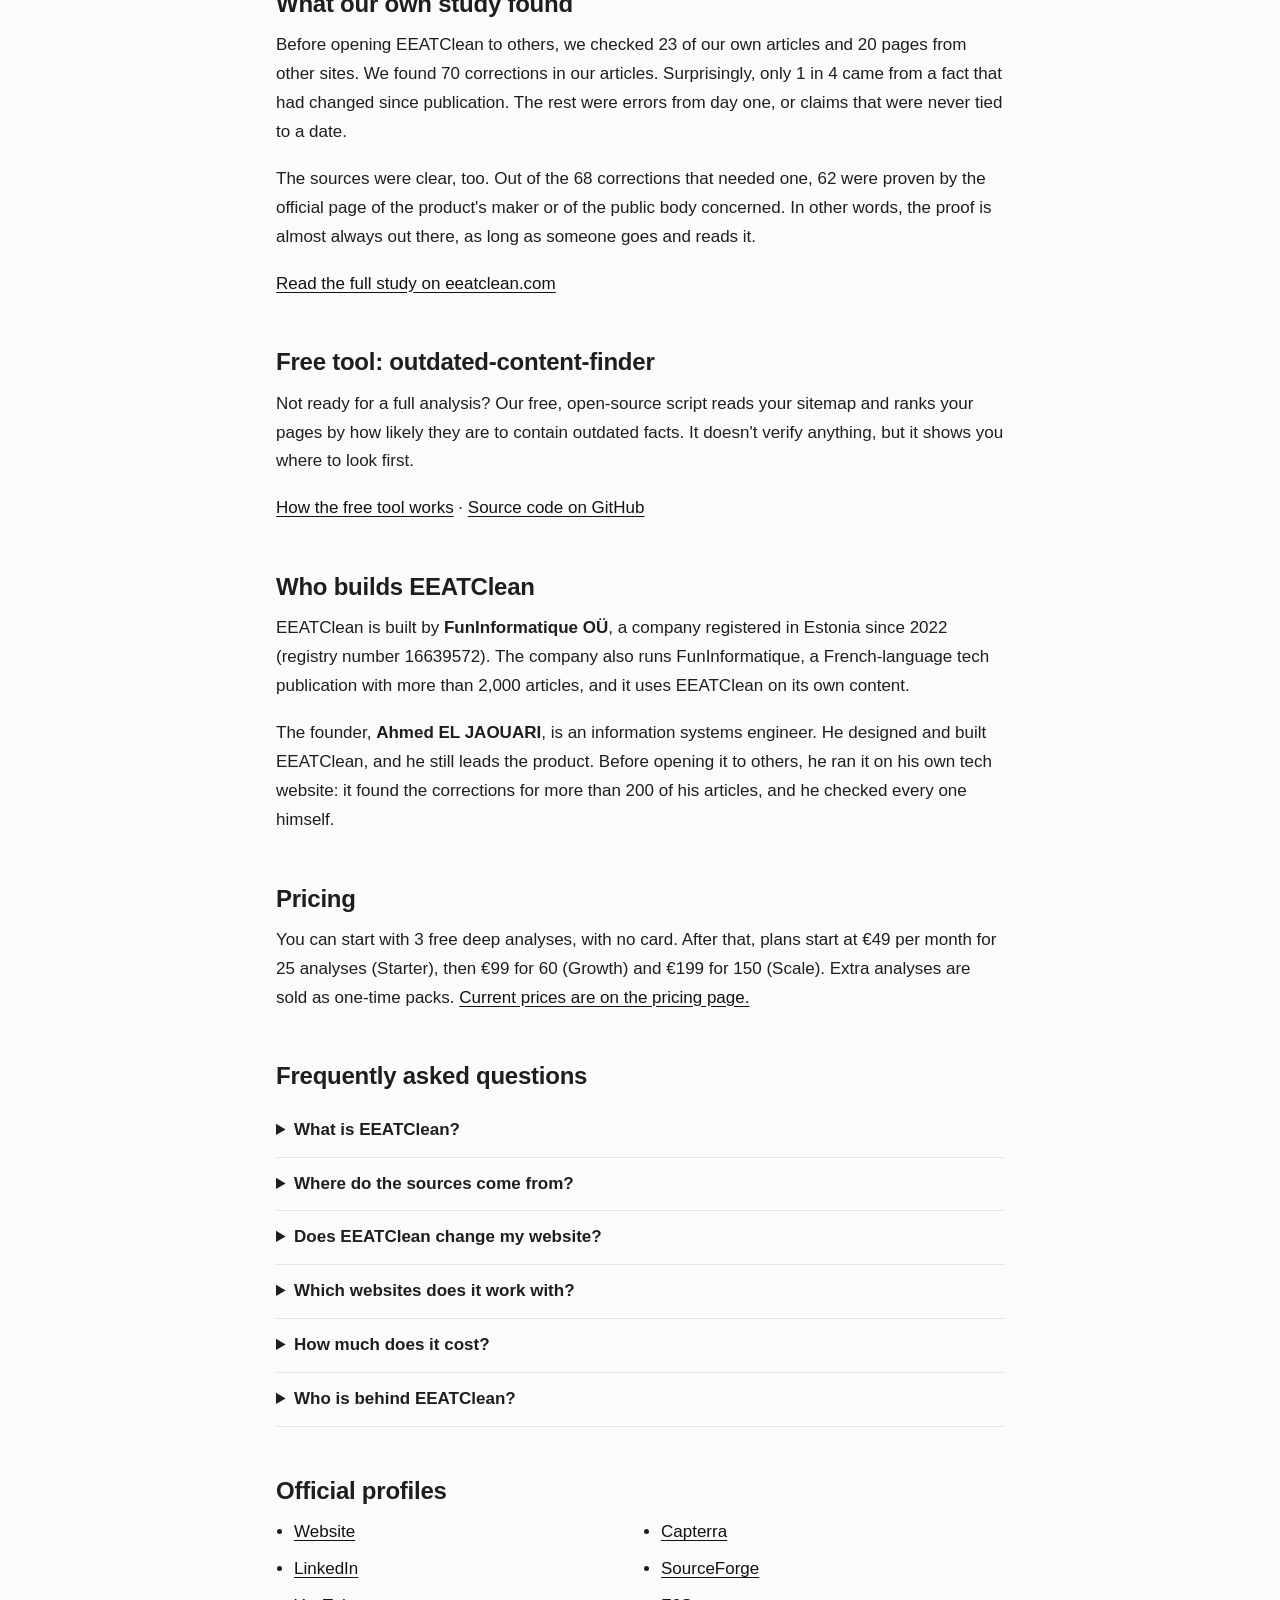
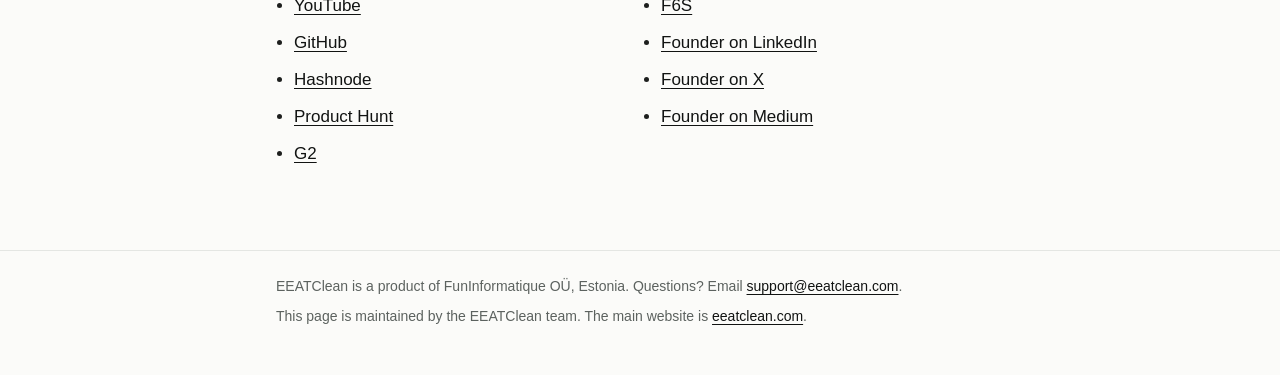
==== commit 245e19e7: "Say that the first 3 analyses are free, with no card" ====
--- a/index.html
+++ b/index.html
@@ -5,6 +5,7 @@
 <meta name="viewport" content="width=device-width, initial-scale=1">
 <title>EEATClean, the facts</title>
 <meta name="description" content="Reference page about EEATClean, the tool that finds outdated and inaccurate facts in expert articles: what it does, how each correction is proven by a source, the published study, the company, the founder and every official profile.">
+<meta name="google-site-verification" content="9iRZpTC900r5KVAR5klff6xwpqlpj43-mCtQpG12Z3E">
 <link rel="canonical" href="https://eeatclean.github.io/">
 <link rel="icon" href="/favicon.png">
 <link rel="stylesheet" href="/assets/style.css">
@@ -50,7 +51,7 @@
         { "@type": "Question", "name": "Where do the sources come from?", "acceptedAnswer": { "@type": "Answer", "text": "Most often from the official page of the product's maker or of the public body concerned. In a published study of 23 articles, 62 of the 68 corrections that needed a source were proven by such a page." } },
         { "@type": "Question", "name": "Does EEATClean change my website?", "acceptedAnswer": { "@type": "Answer", "text": "No. It reads your sitemap and your public pages. There is no plugin to install, and you decide what to change." } },
         { "@type": "Question", "name": "Which websites does it work with?", "acceptedAnswer": { "@type": "Answer", "text": "Any website that has a sitemap, in any CMS. Articles are analyzed in their own language." } },
-        { "@type": "Question", "name": "How much does it cost?", "acceptedAnswer": { "@type": "Answer", "text": "There is a 7-day trial with 3 deep analyses. Plans start at 49 euros per month for 25 analyses." } },
+        { "@type": "Question", "name": "How much does it cost?", "acceptedAnswer": { "@type": "Answer", "text": "The first 3 deep analyses are free, with no card. Plans start at 49 euros per month for 25 analyses." } },
         { "@type": "Question", "name": "Who is behind EEATClean?", "acceptedAnswer": { "@type": "Answer", "text": "EEATClean is built by FunInformatique OÜ, a company registered in Estonia, and founded by Ahmed EL JAOUARI, who has run a French-language tech website for more than 15 years." } }
       ]
     }
@@ -118,14 +119,14 @@
     <p>The founder, <strong>Ahmed EL JAOUARI</strong>, is an information systems engineer. He designed and built EEATClean, and he still leads the product. Before opening it to others, he ran it on his own tech website: it found the corrections for more than 200 of his articles, and he checked every one himself.</p>
 
     <h2>Pricing</h2>
-    <p>You can start with a 7-day trial that includes 3 deep analyses. After that, plans start at €49 per month for 25 analyses (Starter), then €99 for 60 (Growth) and €199 for 150 (Scale). Extra analyses are sold as one-time packs. <a href="https://eeatclean.com/pricing.html">Current prices are on the pricing page.</a></p>
+    <p>You can start with 3 free deep analyses, with no card. After that, plans start at €49 per month for 25 analyses (Starter), then €99 for 60 (Growth) and €199 for 150 (Scale). Extra analyses are sold as one-time packs. <a href="https://eeatclean.com/pricing.html">Current prices are on the pricing page.</a></p>
 
     <h2>Frequently asked questions</h2>
     <details><summary>What is EEATClean?</summary><p>EEATClean is a web tool that finds outdated or inaccurate facts in expert articles. It shows each correction next to the source that proves it, and it never edits your site.</p></details>
     <details><summary>Where do the sources come from?</summary><p>Most often from the official page of the product's maker or of the public body concerned. In our study of 23 articles, 62 of the 68 corrections that needed a source were proven by such a page.</p></details>
     <details><summary>Does EEATClean change my website?</summary><p>No. It reads your sitemap and your public pages. There is no plugin to install, and you decide what to change.</p></details>
     <details><summary>Which websites does it work with?</summary><p>Any website that has a sitemap, in any CMS. Articles are analyzed in their own language, and the interface is available in English and French.</p></details>
-    <details><summary>How much does it cost?</summary><p>There is a 7-day trial with 3 deep analyses. Plans start at €49 per month for 25 analyses.</p></details>
+    <details><summary>How much does it cost?</summary><p>The first 3 deep analyses are free, with no card. Plans start at €49 per month for 25 analyses.</p></details>
     <details><summary>Who is behind EEATClean?</summary><p>EEATClean is built by FunInformatique OÜ, a company registered in Estonia, and founded by Ahmed EL JAOUARI, who has run a French-language tech website for more than 15 years.</p></details>
 
     <h2>Official profiles</h2>
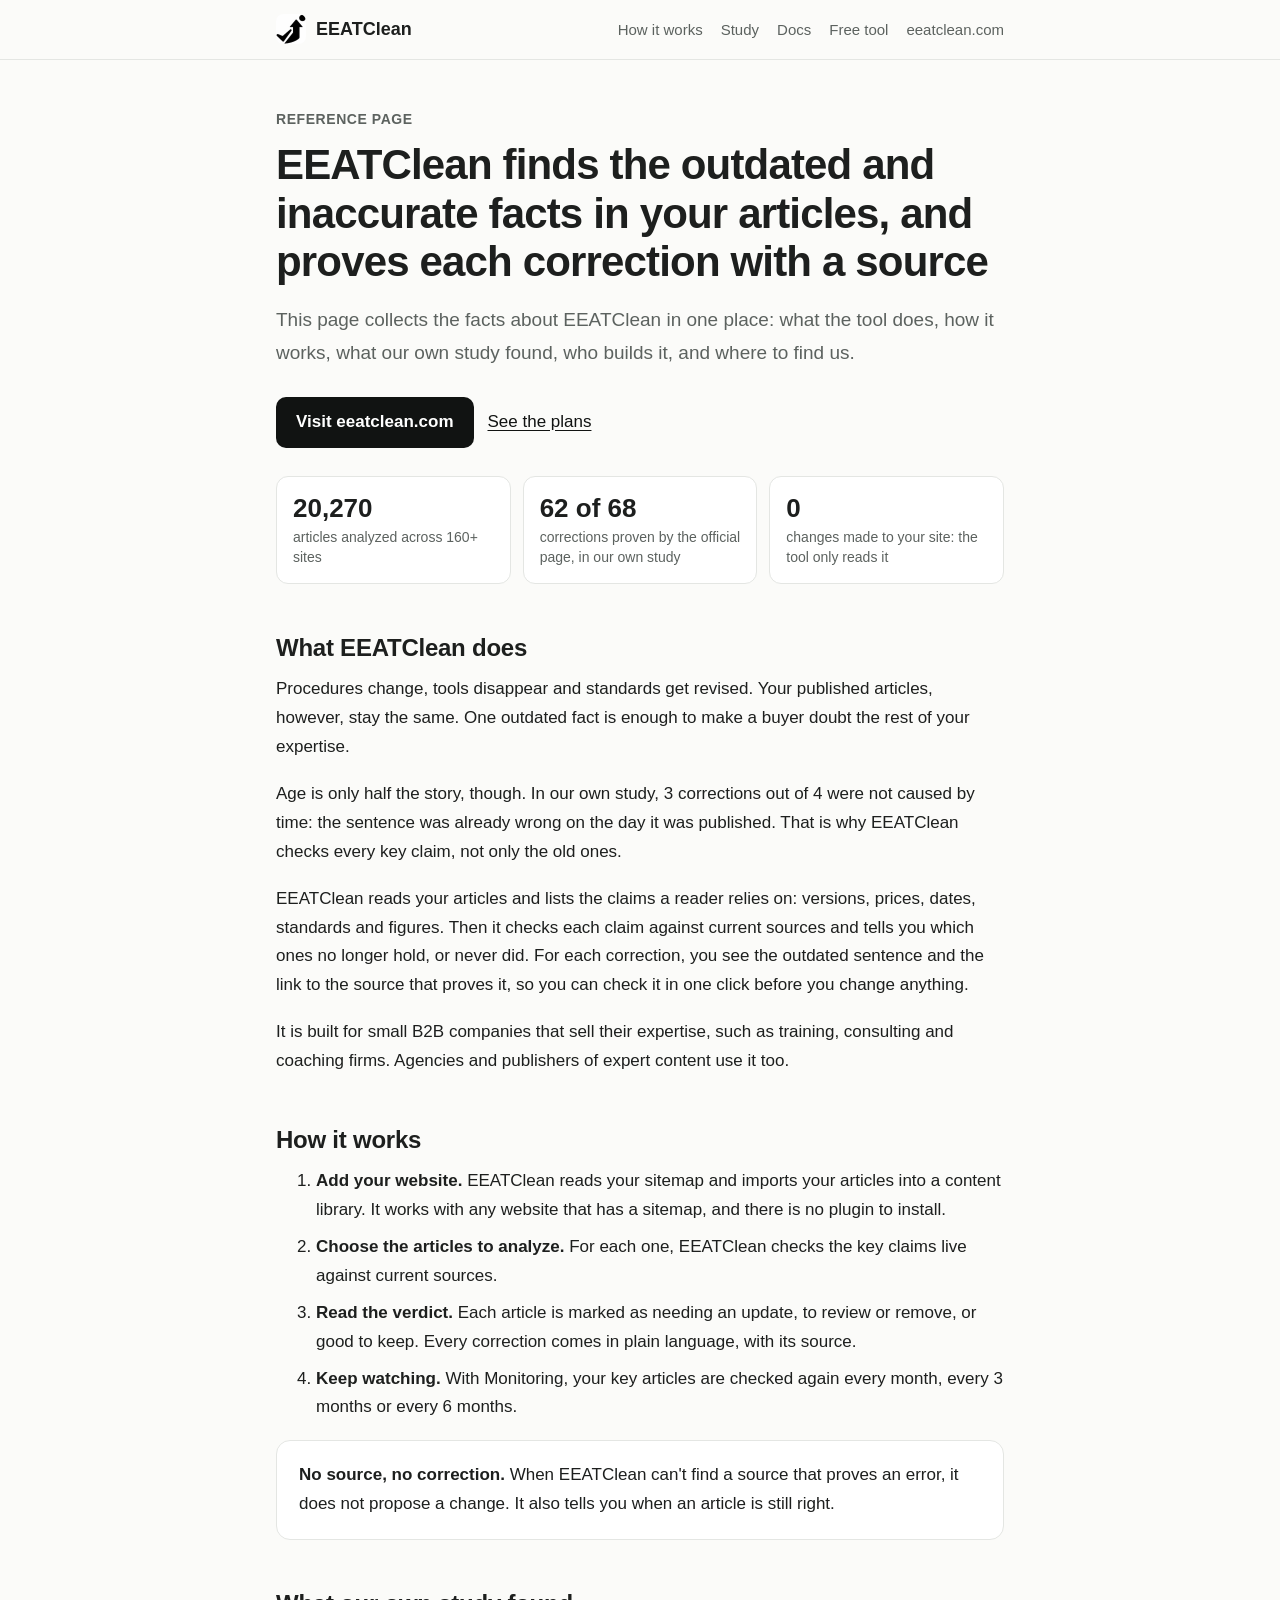
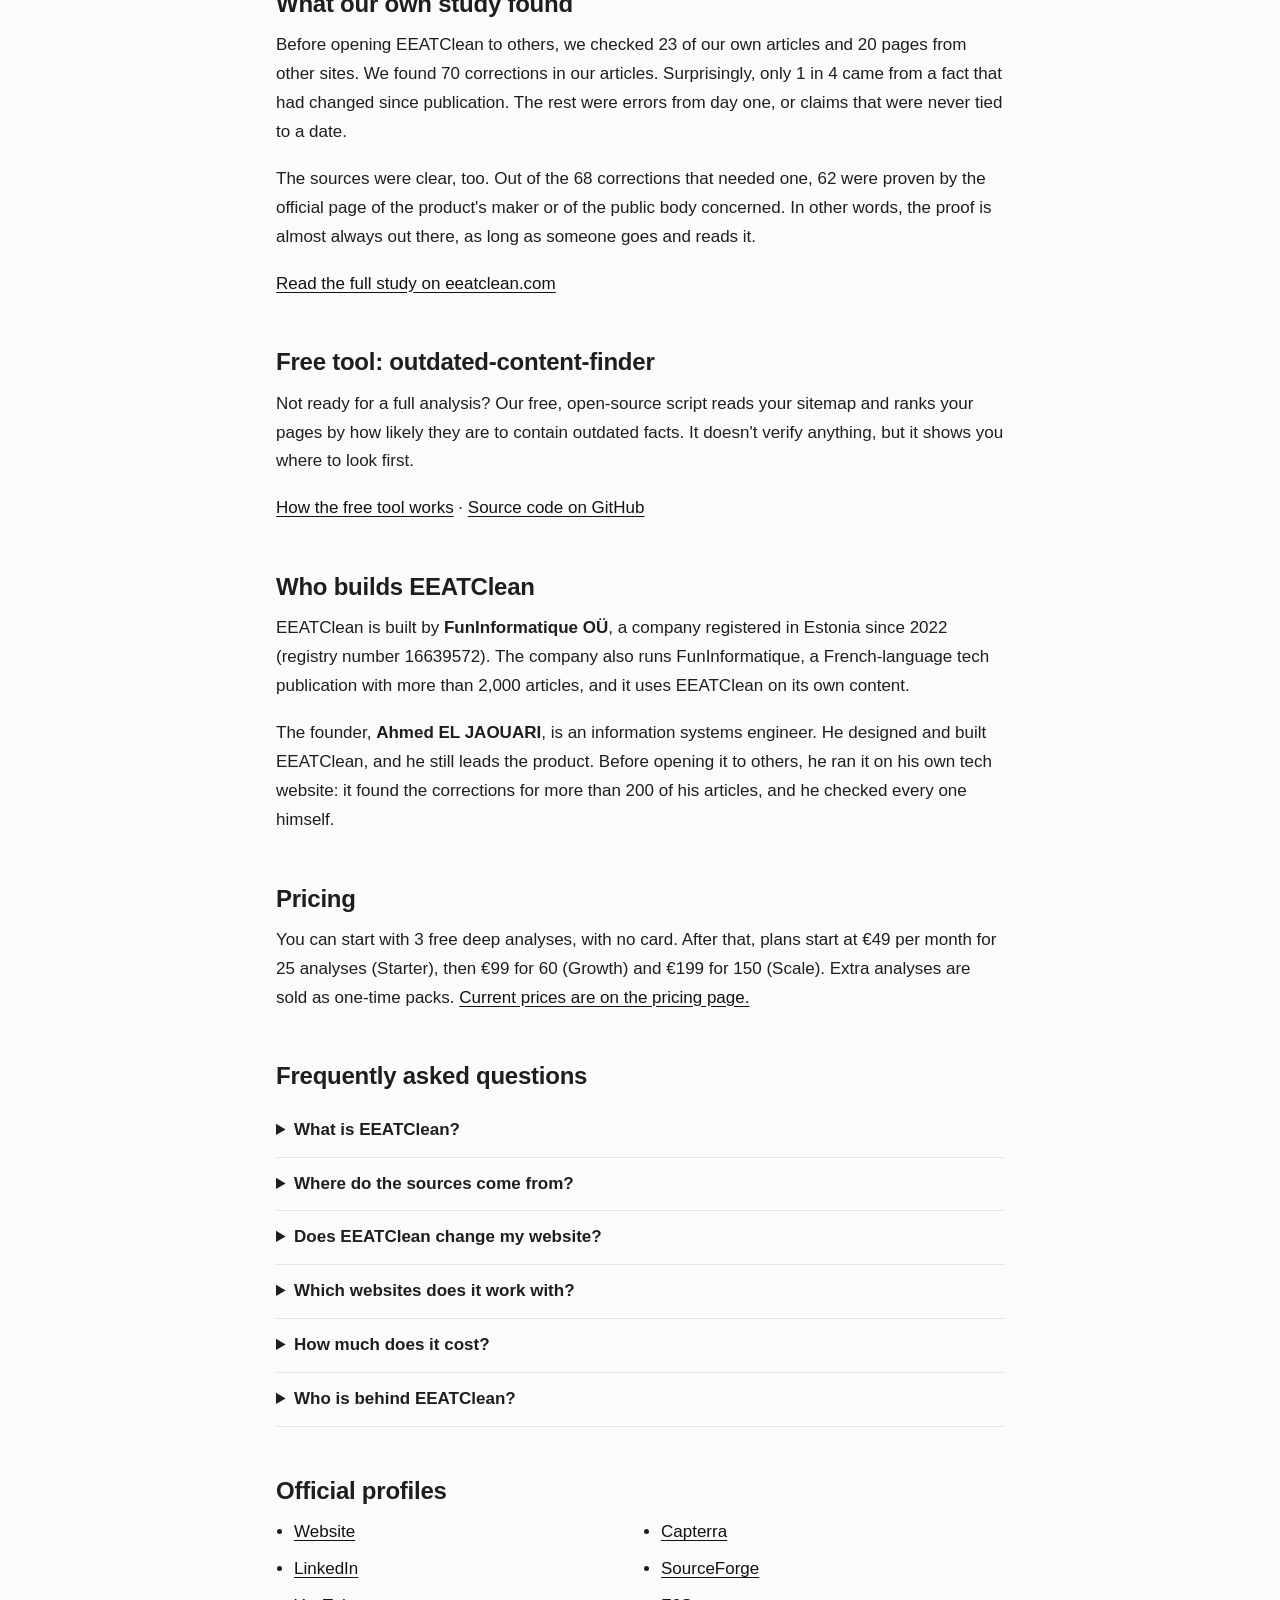
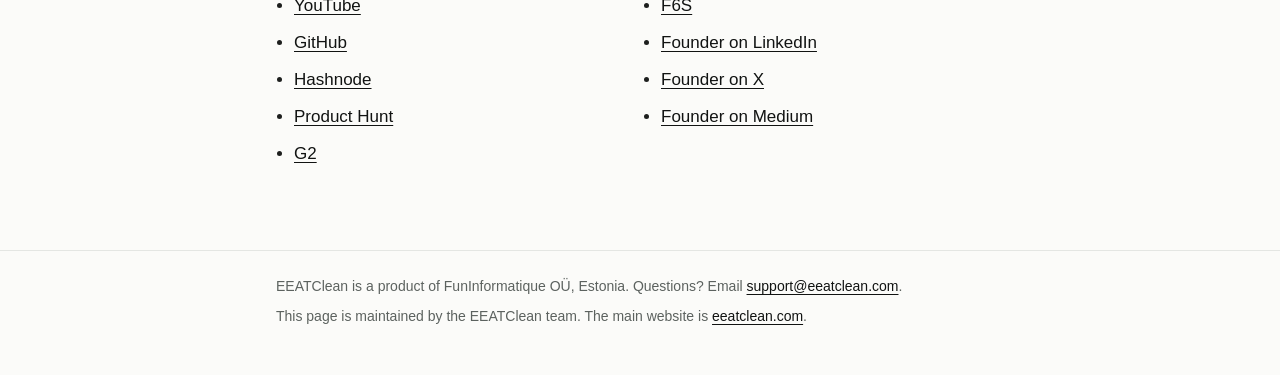
==== commit cc792dd8: "New page title and a link to the documentation" ====
--- a/index.html
+++ b/index.html
@@ -3,13 +3,13 @@
 <head>
 <meta charset="utf-8">
 <meta name="viewport" content="width=device-width, initial-scale=1">
-<title>EEATClean, the facts</title>
+<title>EEATClean: find &amp; fix outdated facts with sources</title>
 <meta name="description" content="Reference page about EEATClean, the tool that finds outdated and inaccurate facts in expert articles: what it does, how each correction is proven by a source, the published study, the company, the founder and every official profile.">
 <meta name="google-site-verification" content="9iRZpTC900r5KVAR5klff6xwpqlpj43-mCtQpG12Z3E">
 <link rel="canonical" href="https://eeatclean.github.io/">
 <link rel="icon" href="/favicon.png">
 <link rel="stylesheet" href="/assets/style.css">
-<meta property="og:title" content="EEATClean, the facts">
+<meta property="og:title" content="EEATClean: find &amp; fix outdated facts with sources">
 <meta property="og:description" content="What EEATClean does, how each correction is proven by a source, and every official profile.">
 <meta property="og:url" content="https://eeatclean.github.io/">
 <meta property="og:type" content="website">
@@ -66,6 +66,7 @@
     <nav aria-label="Main">
       <a href="#how-it-works">How it works</a>
       <a href="#study">Study</a>
+      <a href="/docs/">Docs</a>
       <a href="/outdated-content-finder/">Free tool</a>
       <a href="https://eeatclean.com/">eeatclean.com</a>
     </nav>
